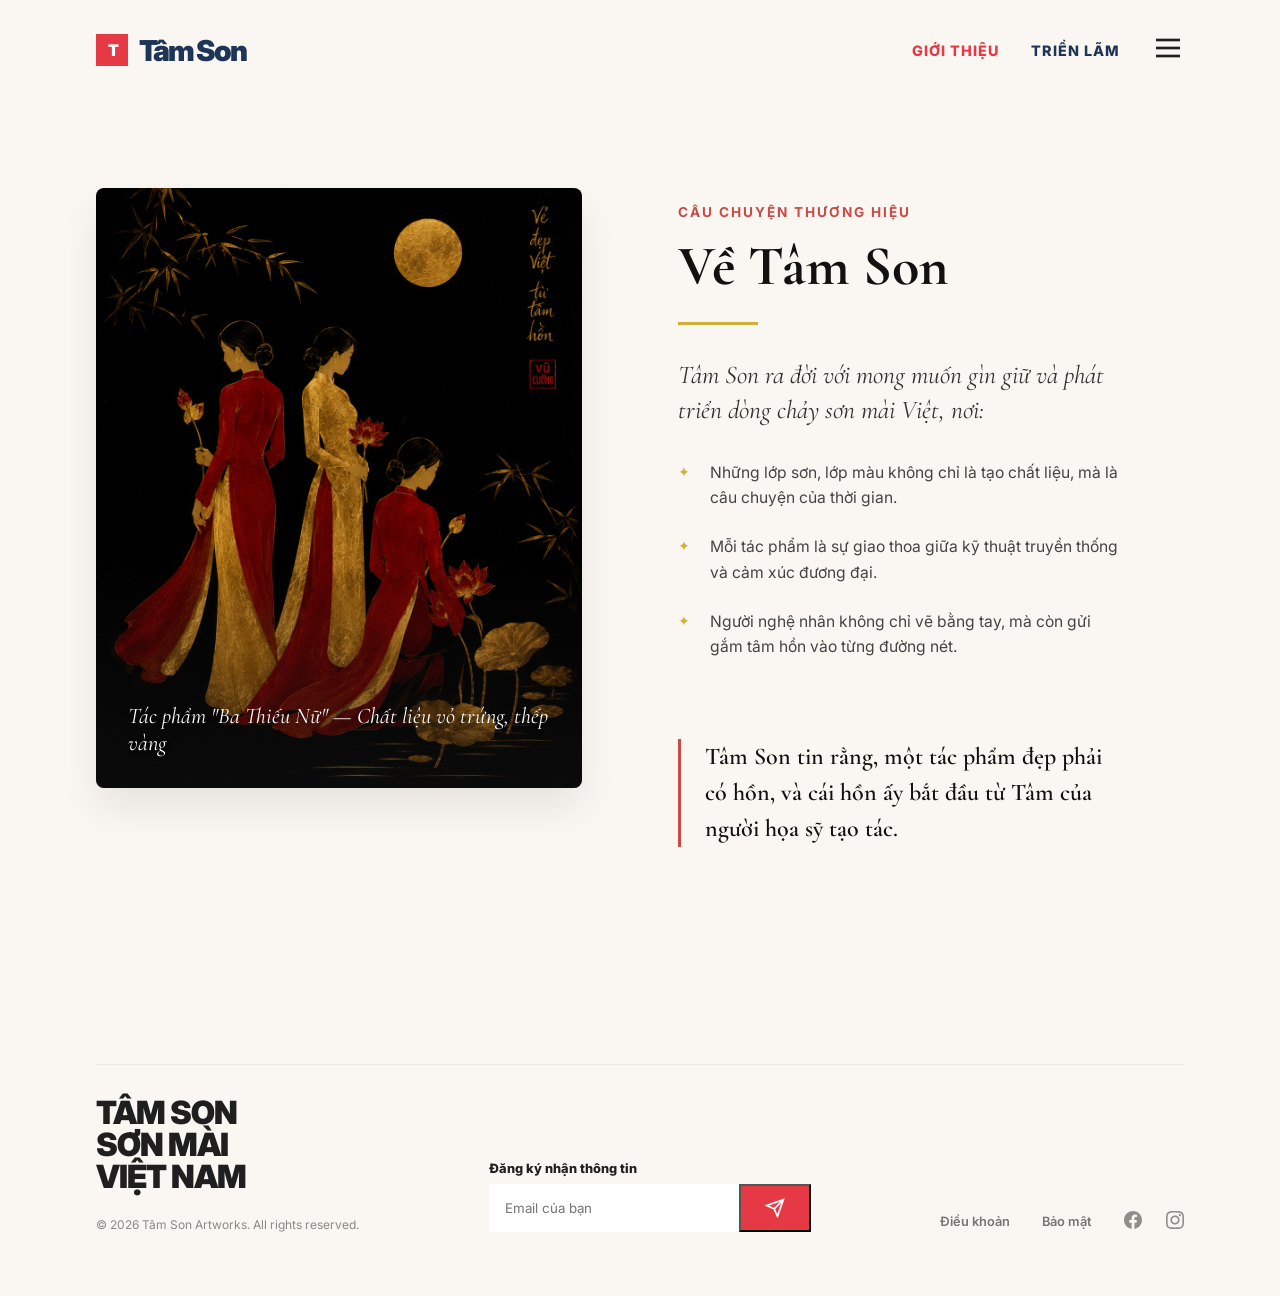
==== about.html @ 78191294 "feat: initialize git, add Tam Son branding, artworks, and About page" ====
<!DOCTYPE html>
<html lang="vi">

<head>
    <meta charset="UTF-8">
    <meta name="viewport" content="width=device-width, initial-scale=1.0">
    
    <!-- SEO Meta Tags -->
    <title>Giới Thiệu | Tâm Son - Nghệ Thuật Sơn Mài Việt Nam</title>
    <meta name="description" content="Tìm hiểu về Tâm Son - Nơi gìn giữ và phát triển dòng chảy nghệ thuật sơn mài truyền thống Việt Nam. Mỗi tác phẩm là sự giao thoa của kỹ thuật và cảm xúc đương đại.">
    <meta name="keywords" content="giới thiệu tâm son, nghệ thuật sơn mài, tranh sơn mài việt nam, sơn ta truyền thống, họa sĩ sơn mài">
    <meta name="author" content="Tâm Son">
    <meta name="robots" content="index, follow">
    
    <!-- Open Graph / Facebook -->
    <meta property="og:type" content="website">
    <meta property="og:title" content="Giới Thiệu | Tâm Son - Nghệ Thuật Sơn Mài Việt Nam">
    <meta property="og:description" content="Tâm Son ra đời với mong muốn gìn giữ và phát triển dòng chảy sơn mài Việt. Nơi mỗi tác phẩm bắt đầu từ Tâm của người họa sỹ tạo tác.">
    <meta property="og:image" content="images/three-ladies.png">
    <meta property="og:url" content="https://tamson.art/about.html">
    <meta property="og:site_name" content="Tâm Son">
    
    <!-- Fonts & Styles -->
    <link rel="preconnect" href="https://fonts.googleapis.com">
    <link rel="preconnect" href="https://fonts.gstatic.com" crossorigin>
    <link href="https://fonts.googleapis.com/css2?family=Cormorant+Garamond:ital,wght@0,400;0,600;0,700;1,400&family=Inter:wght@300;400;600;700&display=swap" rel="stylesheet">
    <link rel="stylesheet" href="style.css">
    
    <style>
        /* ===== About Page Specific Styles ===== */
        .about-body {
            background-color: #FAF7F2;
            color: #1F1F1F;
            overflow: auto;
            height: auto;
            min-height: 100vh;
        }

        .about-container {
            display: flex;
            min-height: calc(100vh - 120px);
            margin-top: var(--spacing-md);
            gap: var(--spacing-2xl);
        }

        /* Left Side: Editorial Art Image */
        .about-media {
            flex: 1.1;
            position: relative;
            border-radius: 8px;
            overflow: hidden;
            height: 600px;
            box-shadow: 0 20px 40px rgba(0, 0, 0, 0.08);
        }

        .about-media img {
            width: 100%;
            height: 100%;
            object-fit: cover;
            transition: transform 10s ease;
        }

        .about-media:hover img {
            transform: scale(1.05);
        }

        .about-media::after {
            content: '';
            position: absolute;
            top: 0;
            left: 0;
            width: 100%;
            height: 100%;
            background: linear-gradient(to bottom, transparent 60%, rgba(26, 26, 26, 0.4));
        }

        .media-caption {
            position: absolute;
            bottom: var(--spacing-lg);
            left: var(--spacing-lg);
            color: white;
            z-index: 2;
            font-family: 'Cormorant Garamond', serif;
            font-size: 1.4rem;
            font-style: italic;
            text-shadow: 0 2px 4px rgba(0, 0, 0, 0.3);
        }

        /* Right Side: Editorial Text Content */
        .about-content {
            flex: 1;
            display: flex;
            flex-direction: column;
            justify-content: flex-start;
            padding-top: var(--spacing-sm);
            padding-right: var(--spacing-xl);
        }

        .about-brand-tag {
            font-family: 'Inter', sans-serif;
            font-size: 0.85rem;
            font-weight: 700;
            text-transform: uppercase;
            color: #C94A47; /* Lacquer Vermilion */
            letter-spacing: 2px;
            margin-bottom: var(--spacing-sm);
            display: block;
        }

        .about-title-main {
            font-family: 'Cormorant Garamond', serif;
            font-size: 3.5rem;
            font-weight: 700;
            color: #111111;
            line-height: 1.1;
            margin-bottom: var(--spacing-md);
        }

        .about-divider {
            width: 80px;
            height: 3px;
            background-color: #D4AF37; /* Lacquer Gold */
            margin-bottom: var(--spacing-lg);
        }

        .about-intro {
            font-family: 'Cormorant Garamond', serif;
            font-size: 1.6rem;
            line-height: 1.4;
            color: #333333;
            margin-bottom: var(--spacing-lg);
            font-style: italic;
        }

        .about-list {
            list-style: none;
            margin-bottom: var(--spacing-xl);
            display: flex;
            flex-direction: column;
            gap: var(--spacing-md);
        }

        .about-list-item {
            position: relative;
            padding-left: var(--spacing-lg);
            font-family: 'Inter', sans-serif;
            font-size: 0.98rem;
            line-height: 1.6;
            color: #444444;
        }

        .about-list-item::before {
            content: '✦';
            position: absolute;
            left: 0;
            color: #D4AF37; /* Lacquer Gold */
            font-size: 0.9rem;
        }

        .about-philosophy {
            font-family: 'Cormorant Garamond', serif;
            font-size: 1.5rem;
            line-height: 1.5;
            color: #111111;
            font-weight: 600;
            border-left: 3px solid #C94A47;
            padding-left: var(--spacing-md);
            margin-top: var(--spacing-sm);
        }

        /* Footer override for about page */
        .about-body .footer {
            margin-top: var(--spacing-2xl);
            border-top: 1px solid rgba(0, 0, 0, 0.05);
            padding-top: var(--spacing-lg);
        }

        /* Responsive Layout */
        @media (max-width: 1024px) {
            .about-container {
                flex-direction: column;
                gap: var(--spacing-xl);
            }
            .about-media {
                height: 400px;
                flex: none;
            }
            .about-content {
                padding-right: 0;
                flex: none;
            }
            .about-title-main {
                font-size: 2.8rem;
            }
        }
    </style>
</head>

<body class="about-body">
    <div class="app-container">
        <!-- Navigation -->
        <nav class="navbar" id="mainNavbar">
            <a href="index.html" class="logo" id="siteLogo">
                <span class="logo-icon"></span>
                <span>Tâm Son</span>
            </a>
            <div class="nav-actions">
                <a href="about.html" class="btn-nav btn-accent" id="btnAbout">Giới Thiệu</a>
                <a href="exhibition.html" class="btn-nav" id="btnExhibition">Triển Lãm</a>
                <div class="menu-trigger" id="btnMenuTrigger">
                    <svg width="32" height="32" viewBox="0 0 24 24" fill="none" stroke="currentColor" stroke-width="2">
                        <line x1="3" y1="12" x2="21" y2="12"></line>
                        <line x1="3" y1="6" x2="21" y2="6"></line>
                        <line x1="3" y1="18" x2="21" y2="18"></line>
                    </svg>
                </div>
            </div>
        </nav>

        <!-- Main Content -->
        <main class="about-container">
            <!-- Left Column: Art Image -->
            <div class="about-media">
                <img src="images/three-ladies.png" alt="Tranh sơn mài Ba Thiếu Nữ - Tâm Son">
                <div class="media-caption">Tác phẩm "Ba Thiếu Nữ" — Chất liệu vỏ trứng, thếp vàng</div>
            </div>

            <!-- Right Column: Story & Philosophy -->
            <div class="about-content">
                <span class="about-brand-tag">Câu Chuyện Thương Hiệu</span>
                <h2 class="about-title-main">Về Tâm Son</h2>
                <div class="about-divider"></div>
                
                <p class="about-intro">
                    Tâm Son ra đời với mong muốn gìn giữ và phát triển dòng chảy sơn mài Việt, nơi:
                </p>
                
                <ul class="about-list">
                    <li class="about-list-item">
                        Những lớp sơn, lớp màu không chỉ là tạo chất liệu, mà là câu chuyện của thời gian.
                    </li>
                    <li class="about-list-item">
                        Mỗi tác phẩm là sự giao thoa giữa kỹ thuật truyền thống và cảm xúc đương đại.
                    </li>
                    <li class="about-list-item">
                        Người nghệ nhân không chỉ vẽ bằng tay, mà còn gửi gắm tâm hồn vào từng đường nét.
                    </li>
                </ul>
                
                <p class="about-philosophy">
                    Tâm Son tin rằng, một tác phẩm đẹp phải có hồn, và cái hồn ấy bắt đầu từ Tâm của người họa sỹ tạo tác.
                </p>
            </div>
        </main>

        <!-- Footer -->
        <footer class="footer" id="mainFooter">
            <div class="footer-left">
                <h2>Tâm Son<br>Sơn Mài<br>Việt Nam</h2>
                <p class="copyright">© 2026 Tâm Son Artworks. All rights reserved.</p>
            </div>

            <div class="newsletter" id="newsletterSection">
                <span>Đăng ký nhận thông tin</span>
                <div class="input-group">
                    <input type="email" id="newsletterEmail" placeholder="Email của bạn">
                    <button class="btn-send" id="btnNewsletterSend" aria-label="Gửi email">
                        <svg width="20" height="20" viewBox="0 0 24 24" fill="none" stroke="currentColor"
                            stroke-width="2">
                            <line x1="22" y1="2" x2="11" y2="13"></line>
                            <polygon points="22 2 15 22 11 13 2 9 22 2"></polygon>
                        </svg>
                    </button>
                </div>
            </div>

            <div class="footer-right">
                <div class="footer-links" id="footerLinks">
                    <a href="#" id="linkTerms">Điều khoản</a>
                    <a href="#" id="linkPrivacy">Bảo mật</a>
                    <div class="social-icons" id="socialIcons">
                        <a href="#" id="linkFacebook" aria-label="Facebook">
                            <svg viewBox="0 0 24 24" fill="currentColor">
                                <path
                                    d="M24 12.073c0-6.627-5.373-12-12-12s-12 5.373-12 12c0 5.99 4.388 10.954 10.125 11.854v-8.385H7.078v-3.47h3.047V9.43c0-3.007 1.792-4.669 4.533-4.669 1.312 0 2.686.235 2.686.235v2.953H15.83c-1.491 0-1.956.925-1.956 1.874v2.25h3.328l-.532 3.47h-2.796v8.385C19.612 23.027 24 18.062 24 12.073z" />
                            </svg>
                        </a>
                        <a href="#" id="linkInstagram" aria-label="Instagram">
                            <svg viewBox="0 0 24 24" fill="currentColor">
                                <path
                                    d="M12 2.163c3.204 0 3.584.012 4.85.07 3.252.148 4.771 1.691 4.919 4.919.058 1.265.069 1.645.069 4.849 0 3.205-.012 3.584-.069 4.849-.149 3.225-1.664 4.771-4.919 4.919-1.266.058-1.644.07-4.85.07-3.204 0-3.584-.012-4.849-.07-3.26-.149-4.771-1.699-4.919-4.92-.058-1.265-.07-1.644-.07-4.849 0-3.204.013-3.583.07-4.849.149-3.227 1.664-4.771 4.919-4.919 1.266-.057 1.645-.069 4.849-.069zm0-2.163c-3.259 0-3.667.014-4.947.072-4.358.2-6.78 2.618-6.98 6.98-.059 1.281-.073 1.689-.073 4.948 0 3.259.014 3.668.072 4.948.2 4.358 2.618 6.78 6.98 6.98 1.281.058 1.689.072 4.948.072 3.259 0 3.668-.014 4.948-.072 4.354-.2 6.782-2.618 6.979-6.98.059-1.28.073-1.689.073-4.948 0-3.259-.014-3.667-.072-4.947-.196-4.354-2.617-6.78-6.979-6.98-1.281-.059-1.69-.073-4.949-.073zm0 5.838c-3.403 0-6.162 2.759-6.162 6.162s2.759 6.163 6.162 6.163 6.162-2.759 6.162-6.163c0-3.403-2.759-6.162-6.162-6.162zm0 10.162c-2.209 0-4-1.79-4-4 0-2.209 1.791-4 4-4s4 1.791 4 4c0 2.21-1.791 4-4 4zm6.406-11.845c-.796 0-1.441.645-1.441 1.44s.645 1.44 1.441 1.44c.795 0 1.439-.645 1.439-1.44s-.644-1.44-1.439-1.44z" />
                            </svg>
                        </a>
                    </div>
                </div>
            </div>
        </footer>
    </div>
</body>

</html>
---- style.css ----
:root {
    /* Colors - Bold Minimalist Style */
    --color-primary: #E63946;
    /* Vibrant Red Accent */
    --color-bg-primary: #F8F9FA;
    /* Light Grey/White Background */
    --color-bg-secondary: #FFFFFF;

    --color-text-primary: #1D3557;
    /* Deep Navy for text */
    --color-text-secondary: #457B9D;
    --color-text-muted: #A8DADC;

    /* Spacing */
    --spacing-xs: 0.5rem;
    --spacing-sm: 1rem;
    --spacing-md: 1.5rem;
    --spacing-lg: 2rem;
    --spacing-xl: 4rem;
    --spacing-2xl: 6rem;

    /* Typography */
    --font-primary: 'Inter', sans-serif;

    /* Transitions */
    --transition-slow: 0.6s cubic-bezier(0.23, 1, 0.32, 1);
    --transition-base: 0.3s ease;
}

/* ===== Reset & Base ===== */
* {
    margin: 0;
    padding: 0;
    box-sizing: border-box;
}

body {
    font-family: var(--font-primary);
    background-color: var(--color-bg-primary);
    color: var(--color-text-primary);
    overflow: hidden;
    /* Modern app-like feel */
    height: 100vh;
    display: flex;
    flex-direction: column;
}

/* ===== Layout ===== */
.app-container {
    flex: 1;
    display: flex;
    flex-direction: column;
    padding: var(--spacing-lg) var(--spacing-2xl);
    max-width: 1600px;
    margin: 0 auto;
    width: 100%;
    position: relative;
}

/* ===== Header ===== */
.navbar {
    display: flex;
    justify-content: space-between;
    align-items: center;
    margin-bottom: var(--spacing-2xl);
}

.logo {
    font-weight: 900;
    font-size: 1.8rem;
    color: var(--color-text-primary);
    display: flex;
    align-items: center;
    gap: 0.2rem;
    letter-spacing: -2px;
    text-decoration: none;
}

.logo-icon {
    width: 32px;
    height: 32px;
    background: var(--color-primary);
    display: flex;
    align-items: center;
    justify-content: center;
    color: white;
    font-size: 1rem;
    font-weight: 900;
    margin-right: 0.5rem;
}

.logo-icon::before {
    content: 'T';
}

.nav-actions {
    display: flex;
    align-items: center;
    gap: var(--spacing-lg);
}

.btn-nav {
    font-weight: 800;
    font-size: 0.9rem;
    text-transform: uppercase;
    color: var(--color-text-primary);
    text-decoration: none;
    letter-spacing: 1px;
    transition: color 0.2s ease;
}

.btn-nav:hover {
    color: var(--color-primary);
}

.btn-nav.btn-accent {
    color: var(--color-primary);
}

.btn-nav.btn-accent:hover {
    color: var(--color-text-primary);
}

.menu-trigger {
    cursor: pointer;
}

/* ===== Main Slider Area ===== */
.slider-container {
    flex: 1;
    position: relative;
    overflow-x: auto;
    overflow-y: visible;
    scrollbar-width: none; /* Firefox */
    -ms-overflow-style: none;  /* IE and Edge */
    width: 100%;
    display: flex;
    align-items: center;
}

.slider-container::-webkit-scrollbar {
    display: none; /* Chrome, Safari, Opera */
}

.slider-wrapper {
    display: flex;
    gap: var(--spacing-lg);
    align-items: center;
    min-width: max-content;
    padding: 2rem 15vw; /* Dynamic side padding to allow centering first/last card */
}

.artwork-card {
    position: relative;
    min-width: 300px;
    flex-shrink: 0;
    height: 450px;
    border-radius: 4px;
    overflow: hidden;
    transition: var(--transition-slow);
    cursor: pointer;
    filter: brightness(0.85);
}

.artwork-card.active {
    min-width: 450px;
    height: 450px;
    z-index: 10;
    box-shadow: 0 20px 40px rgba(0, 0, 0, 0.1);
    filter: brightness(1);
    transform: none;
}

.artwork-card img {
    width: 100%;
    height: 100%;
    object-fit: cover;
}

.artwork-content {
    position: absolute;
    bottom: 0;
    left: 0;
    width: 100%;
    padding: var(--spacing-lg);
    background: linear-gradient(transparent, rgba(0, 0, 0, 0.8));
    color: white;
    opacity: 0;
    transition: var(--transition-base);
    display: flex;
    flex-direction: column;
    align-items: flex-start;
}

.artwork-card.active .artwork-content {
    opacity: 1;
}

.brand-tag {
    font-size: 0.7rem;
    font-weight: 900;
    text-transform: uppercase;
    display: block;
    margin-bottom: 0.5rem;
}

.artwork-title {
    font-size: 2.5rem;
    font-weight: 800;
    line-height: 1;
    margin-bottom: 0.5rem;
}

.artwork-subtitle {
    font-size: 0.9rem;
    opacity: 0.7;
}

/* ===== Slider Controls ===== */
.slider-info {
    position: absolute;
    bottom: 220px;
    /* Positioned relative to app-container bottom */
    right: var(--spacing-2xl);
    display: flex;
    align-items: center;
    gap: var(--spacing-lg);
    z-index: 20;
}

.progress-bar-container {
    width: 200px;
    height: 2px;
    background: rgba(0, 0, 0, 0.1);
    position: relative;
}

.progress-bar {
    position: absolute;
    left: 0;
    top: 0;
    height: 100%;
    background: var(--color-primary);
    width: 50%;
}

.counter {
    display: flex;
    align-items: center;
    gap: 1.5rem;
    font-weight: 800;
}

.current-num {
    font-size: 3rem;
    line-height: 1;
    color: var(--color-text-primary);
    min-width: 3.5rem;
}

.numbers-list {
    display: flex;
    gap: 0.8rem;
}

.numbers-list span {
    font-size: 1rem;
    opacity: 0.2;
    transition: var(--transition-base);
    cursor: pointer;
}

.numbers-list span.active {
    opacity: 1;
    color: var(--color-text-primary);
}

/* ===== Footer ===== */
.footer {
    display: flex;
    justify-content: space-between;
    align-items: flex-end;
    margin-top: var(--spacing-xl);
    padding-bottom: var(--spacing-lg);
}

.footer-left h2 {
    font-size: 2rem;
    font-weight: 900;
    line-height: 1;
    margin-bottom: 1.5rem;
    text-transform: uppercase;
    letter-spacing: -1px;
}

.copyright {
    font-size: 0.75rem;
    opacity: 0.5;
}

.newsletter {
    display: flex;
    flex-direction: column;
    gap: 0.5rem;
}

.newsletter span {
    font-weight: 800;
    font-size: 0.8rem;
}

.input-group {
    display: flex;
}

.input-group input {
    padding: 1rem;
    border: none;
    background: white;
    width: 250px;
    font-family: inherit;
}

.btn-send {
    background: var(--color-primary);
    color: white;
    padding: 0 1.5rem;
    display: flex;
    align-items: center;
    justify-content: center;
}

.footer-links {
    display: flex;
    gap: var(--spacing-lg);
    align-items: center;
}

.footer-links a {
    font-size: 0.8rem;
    font-weight: 600;
    text-decoration: none;
    color: inherit;
    opacity: 0.6;
}

.social-icons {
    display: flex;
    gap: var(--spacing-md);
}

.social-icons svg {
    width: 18px;
    height: 18px;
    opacity: 0.8;
}

/* ===== Responsive ===== */
@media (max-width: 1024px) {
    .app-container {
        padding: var(--spacing-lg);
    }

    .hero-title {
        font-size: 1.5rem;
    }

    .artwork-card.active {
        min-width: 350px;
    }
}

/* ===== SEO Helper ===== */
.sr-only {
    position: absolute;
    width: 1px;
    height: 1px;
    padding: 0;
    margin: -1px;
    overflow: hidden;
    clip: rect(0, 0, 0, 0);
    white-space: nowrap;
    border: 0;
}

/* ===== Detail Modal ===== */
.detail-modal {
    position: fixed;
    top: 0;
    left: 0;
    width: 100%;
    height: 100%;
    background-color: rgba(29, 53, 87, 0.6); /* Deep Navy with opacity */
    backdrop-filter: blur(10px);
    z-index: 1000;
    display: flex;
    align-items: center;
    justify-content: center;
    opacity: 0;
    pointer-events: none;
    transition: opacity 0.4s ease;
}

.detail-modal.active {
    opacity: 1;
    pointer-events: auto;
}

.modal-content {
    background: var(--color-bg-secondary);
    width: 90%;
    max-width: 900px;
    border-radius: 12px;
    overflow: hidden;
    position: relative;
    box-shadow: 0 25px 50px -12px rgba(0, 0, 0, 0.25);
    transform: scale(0.9);
    transition: transform 0.4s cubic-bezier(0.34, 1.56, 0.64, 1);
}

.detail-modal.active .modal-content {
    transform: scale(1);
}

.close-button {
    position: absolute;
    top: 1.5rem;
    right: 1.5rem;
    font-size: 2rem;
    font-weight: 700;
    color: var(--color-text-primary);
    cursor: pointer;
    z-index: 10;
    transition: color 0.2s ease, transform 0.2s ease;
    line-height: 1;
    width: 40px;
    height: 40px;
    display: flex;
    align-items: center;
    justify-content: center;
    background: rgba(0, 0, 0, 0.05);
    border-radius: 50%;
}

.close-button:hover {
    color: var(--color-primary);
    transform: rotate(90deg);
    background: rgba(0, 0, 0, 0.1);
}

.modal-body {
    display: flex;
    height: 550px;
}

.modal-image-container {
    flex: 1.2;
    background: #000;
    position: relative;
    overflow: hidden;
}

.modal-image-container img {
    width: 100%;
    height: 100%;
    object-fit: cover;
}

.modal-info-container {
    flex: 1;
    padding: var(--spacing-xl) var(--spacing-lg);
    display: flex;
    flex-direction: column;
    justify-content: center;
    background: var(--color-bg-secondary);
}

.modal-tags {
    font-size: 0.8rem;
    font-weight: 800;
    color: var(--color-primary);
    margin-bottom: 0.5rem;
    display: block;
}

.modal-title {
    font-size: 2.2rem;
    font-weight: 900;
    color: var(--color-text-primary);
    line-height: 1.1;
    margin-bottom: var(--spacing-sm);
}

.modal-divider {
    width: 60px;
    height: 4px;
    background: var(--color-primary);
    margin-bottom: var(--spacing-md);
    border-radius: 2px;
}

.modal-description {
    font-size: 0.95rem;
    line-height: 1.6;
    color: var(--color-text-secondary);
    margin-bottom: var(--spacing-lg);
}

.modal-details-meta {
    margin-bottom: var(--spacing-xl);
    display: flex;
    flex-direction: column;
    gap: 0.5rem;
}

.meta-item {
    display: flex;
    gap: 0.5rem;
    font-size: 0.9rem;
}

.meta-label {
    font-weight: 700;
    color: var(--color-text-primary);
}

.meta-value {
    color: var(--color-text-secondary);
}

.modal-actions {
    margin-top: auto;
}

.btn-modal-action {
    display: inline-block;
    background: var(--color-text-primary);
    color: white;
    padding: 1rem 2rem;
    border-radius: 4px;
    text-decoration: none;
    font-weight: 700;
    text-transform: uppercase;
    font-size: 0.85rem;
    letter-spacing: 1px;
    transition: background 0.2s ease, transform 0.2s ease;
    text-align: center;
    width: 100%;
}

.btn-modal-action:hover {
    background: var(--color-primary);
    transform: translateY(-2px);
}

/* ===== Details Button on Cards ===== */
.btn-details {
    margin-top: 1rem;
    background: transparent;
    border: 1px solid rgba(255, 255, 255, 0.4);
    color: white;
    padding: 0.6rem 1.2rem;
    font-family: inherit;
    font-size: 0.8rem;
    font-weight: 700;
    text-transform: uppercase;
    letter-spacing: 1px;
    cursor: pointer;
    transition: all 0.3s ease;
    display: inline-flex;
    align-items: center;
    gap: 0.5rem;
    border-radius: 2px;
}

.btn-details:hover {
    background: white;
    color: var(--color-text-primary);
    border-color: white;
    box-shadow: 0 4px 12px rgba(255, 255, 255, 0.15);
}

/* Responsive Modal */
@media (max-width: 768px) {
    .modal-body {
        flex-direction: column;
        height: auto;
        max-height: 85vh;
        overflow-y: auto;
    }
    
    .modal-image-container {
        height: 250px;
        flex: none;
    }
    
    .modal-info-container {
        padding: var(--spacing-lg);
    }
}
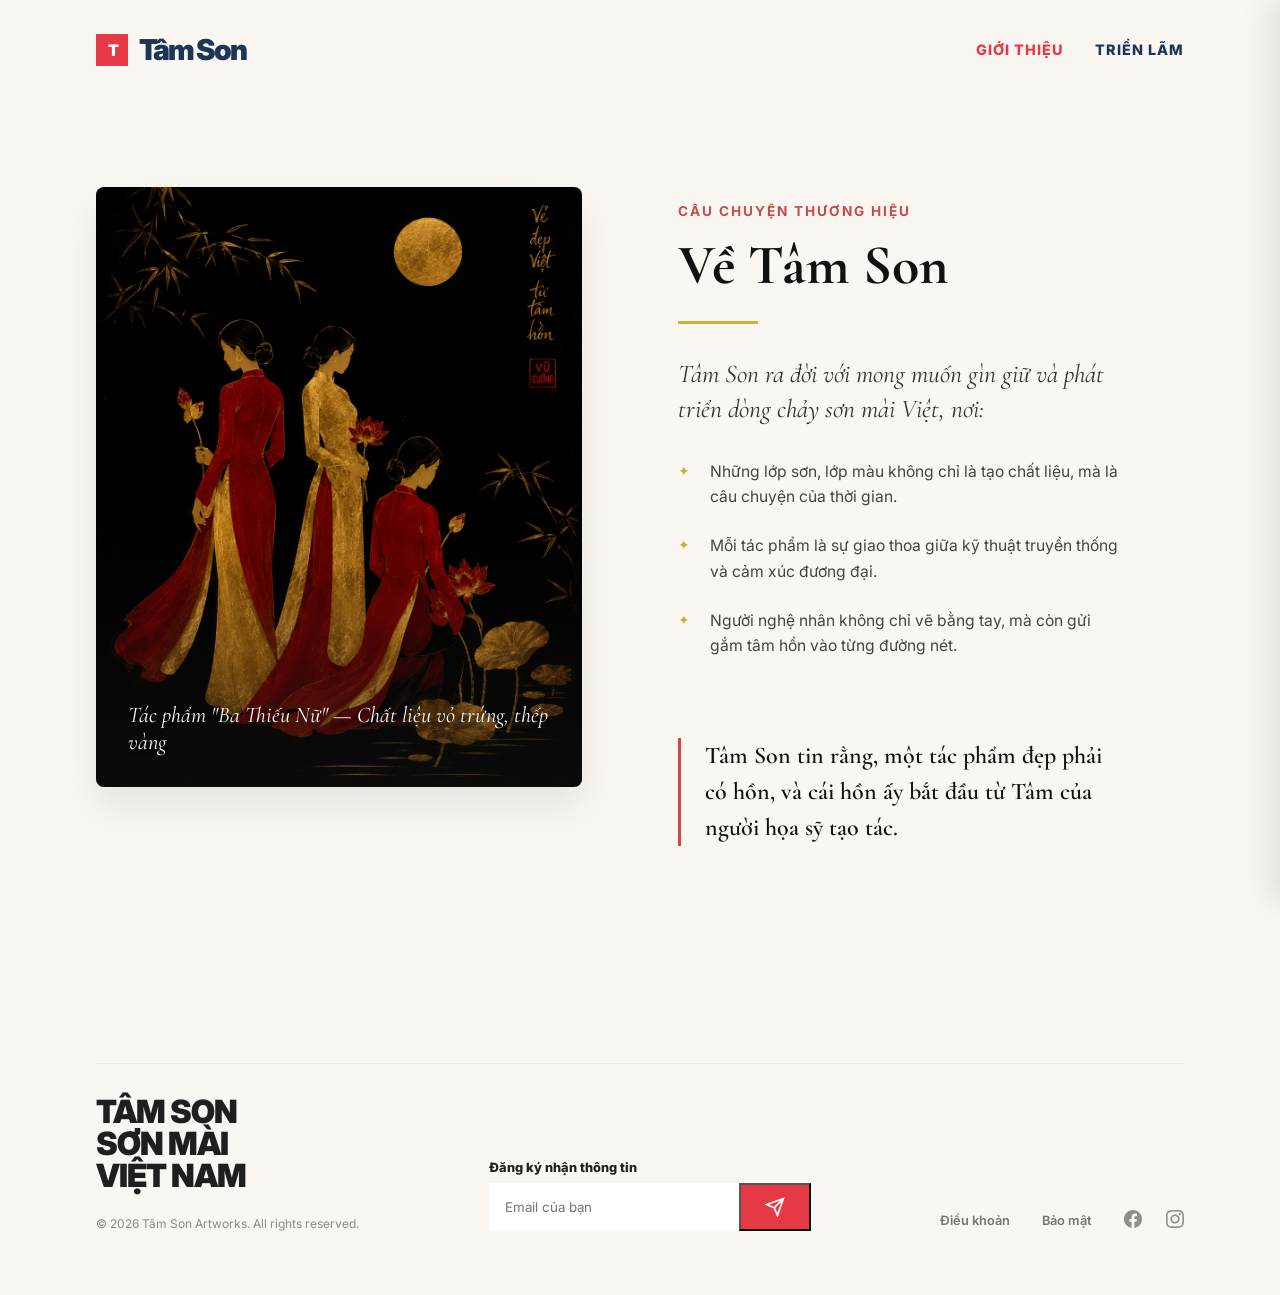
==== commit d72073c6: "feat: add mobile responsive menu drawer and footer for all pages" ====
--- a/about.html
+++ b/about.html
@@ -207,7 +207,7 @@
             <div class="nav-actions">
                 <a href="about.html" class="btn-nav btn-accent" id="btnAbout">Giới Thiệu</a>
                 <a href="exhibition.html" class="btn-nav" id="btnExhibition">Triển Lãm</a>
-                <div class="menu-trigger" id="btnMenuTrigger">
+                <div class="menu-trigger" id="btnMenuTrigger" onclick="toggleMobileMenu()">
                     <svg width="32" height="32" viewBox="0 0 24 24" fill="none" stroke="currentColor" stroke-width="2">
                         <line x1="3" y1="12" x2="21" y2="12"></line>
                         <line x1="3" y1="6" x2="21" y2="6"></line>
@@ -296,6 +296,24 @@
             </div>
         </footer>
     </div>
+
+    <!-- Mobile Menu Drawer Overlay -->
+    <div class="drawer-overlay" id="drawerOverlay" onclick="toggleMobileMenu()"></div>
+    
+    <!-- Mobile Menu Drawer -->
+    <div class="mobile-menu-drawer" id="mobileMenuDrawer">
+        <div class="drawer-close" onclick="toggleMobileMenu()">&times;</div>
+        <nav class="drawer-nav">
+            <a href="index.html" class="drawer-link" onclick="toggleMobileMenu()">Trang Chủ</a>
+            <a href="about.html" class="drawer-link" onclick="toggleMobileMenu()">Giới Thiệu</a>
+            <a href="exhibition.html" class="drawer-link" onclick="toggleMobileMenu()">Triển Lãm</a>
+        </nav>
+        <div class="drawer-footer">
+            <p>© 2026 Tâm Son</p>
+        </div>
+    </div>
+
+    <script src="script.js"></script>
 </body>
 
 </html>
--- a/style.css
+++ b/style.css
@@ -597,4 +597,158 @@
     .modal-info-container {
         padding: var(--spacing-lg);
     }
+}
+
+/* ===== Desktop Navigation Adjustments ===== */
+.menu-trigger {
+    display: none; /* Hide on desktop by default */
+    cursor: pointer;
+}
+
+/* ===== Mobile Menu Drawer ===== */
+.drawer-overlay {
+    position: fixed;
+    top: 0;
+    left: 0;
+    width: 100%;
+    height: 100%;
+    background: rgba(29, 53, 87, 0.4);
+    backdrop-filter: blur(4px);
+    z-index: 999;
+    opacity: 0;
+    pointer-events: none;
+    transition: opacity 0.3s ease;
+}
+
+.drawer-overlay.active {
+    opacity: 1;
+    pointer-events: auto;
+}
+
+.mobile-menu-drawer {
+    position: fixed;
+    top: 0;
+    right: -300px;
+    width: 300px;
+    height: 100%;
+    background: var(--color-bg-secondary);
+    z-index: 1000;
+    box-shadow: -10px 0 30px rgba(0, 0, 0, 0.1);
+    display: flex;
+    flex-direction: column;
+    padding: 3rem 2rem;
+    transition: right 0.4s cubic-bezier(0.16, 1, 0.3, 1);
+}
+
+.mobile-menu-drawer.active {
+    right: 0;
+}
+
+.drawer-close {
+    align-self: flex-end;
+    font-size: 2.5rem;
+    font-weight: 200;
+    cursor: pointer;
+    line-height: 1;
+    margin-bottom: 3rem;
+    color: var(--color-text-primary);
+    transition: color 0.2s ease;
+}
+
+.drawer-close:hover {
+    color: var(--color-primary);
+}
+
+.drawer-nav {
+    display: flex;
+    flex-direction: column;
+    gap: 1.5rem;
+}
+
+.drawer-link {
+    font-size: 1.5rem;
+    font-weight: 700;
+    color: var(--color-text-primary);
+    text-decoration: none;
+    text-transform: uppercase;
+    letter-spacing: 1px;
+    transition: color 0.2s ease;
+}
+
+.drawer-link:hover {
+    color: var(--color-primary);
+}
+
+.drawer-footer {
+    margin-top: auto;
+    font-size: 0.8rem;
+    opacity: 0.5;
+    font-weight: 700;
+}
+
+/* ===== Responsive Mobile Adjustments ===== */
+@media (max-width: 768px) {
+    .navbar {
+        margin-bottom: var(--spacing-xl);
+    }
+    
+    .logo {
+        font-size: 1.4rem;
+    }
+    
+    .logo-icon {
+        width: 28px;
+        height: 28px;
+        font-size: 0.9rem;
+    }
+    
+    .btn-nav {
+        display: none; /* Hide desktop links */
+    }
+    
+    .menu-trigger {
+        display: block; /* Show hamburger menu */
+    }
+    
+    /* Footer Mobile Responsiveness */
+    .footer {
+        flex-direction: column;
+        align-items: flex-start;
+        gap: var(--spacing-xl);
+        margin-top: var(--spacing-2xl);
+        padding-bottom: var(--spacing-xl);
+    }
+    
+    .footer-left h2 {
+        font-size: 1.8rem;
+        margin-bottom: 1rem;
+    }
+    
+    .newsletter {
+        width: 100%;
+    }
+    
+    .input-group {
+        width: 100%;
+    }
+    
+    .input-group input {
+        flex: 1;
+        width: auto;
+    }
+    
+    .footer-right {
+        width: 100%;
+    }
+    
+    .footer-links {
+        width: 100%;
+        flex-wrap: wrap;
+        justify-content: space-between;
+        gap: var(--spacing-md);
+    }
+    
+    .social-icons {
+        margin-left: auto;
+    }
 }
